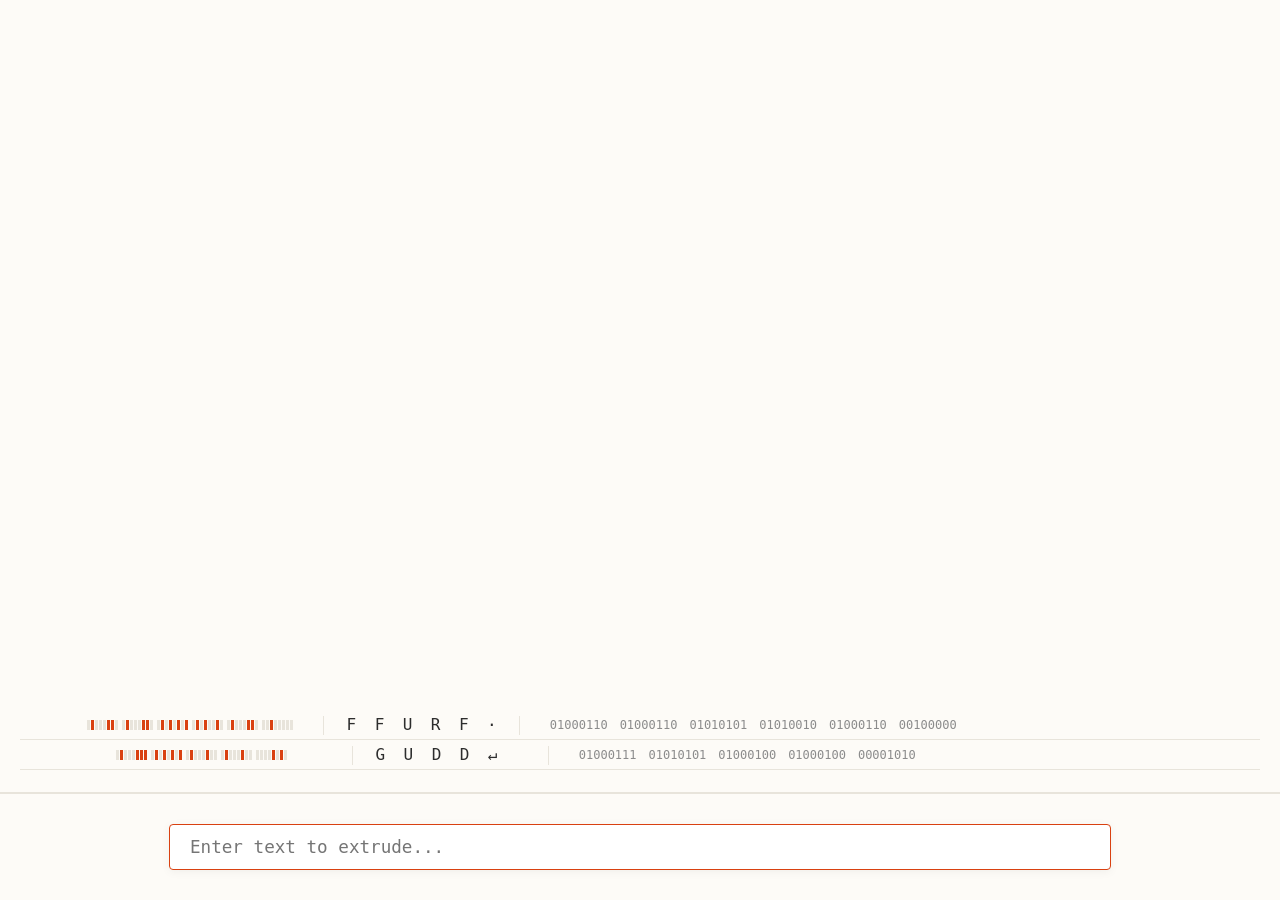
==== index.html @ dc1c05ad "wip - typing with no immediate feedback" ====
<!DOCTYPE html>
<html lang="en">
<head>
    <meta charset="UTF-8">
    <meta name="viewport" content="width=device-width, initial-scale=1.0">
    <title>Ffurf Gudd | Data Fountain</title>
    <style>
        :root {
            --bg-color: #fdfbf7; /* Off-white parchment */
            --grid-color: #e8e4db;
            --text-color: #2d2d2d; /* High contrast but not pure black */
            --hex-color: #0056b3;
            --binary-color: #8c8c8c;
            --accent-color: #d94111;
            --font-mono: 'JetBrains Mono', 'IBM Plex Mono', monospace;
        }

        body, html {
            margin: 0;
            padding: 0;
            height: 100%;
            background-color: var(--bg-color);
            color: var(--text-color);
            font-family: var(--font-mono);
            overflow: hidden;
            display: flex;
            flex-direction: column;
            line-height: 1.4;
        }

        /* The Fountain */
        #fountain-container {
            flex: 1;
            display: flex;
            flex-direction: column-reverse;
            padding: 20px;
            overflow-y: auto;
            scrollbar-width: thin;
            scrollbar-color: var(--grid-color) transparent;
            mask-image: linear-gradient(to top, black 90%, transparent 100%);
        }

        .row {
            display: grid;
            grid-template-columns: 1fr auto auto 1fr;
            gap: 30px;
            margin-bottom: 2px;
            padding: 4px 0;
            border-bottom: 1px solid var(--grid-color);
            opacity: 0;
            transform: translateY(5px);
            animation: emerge 0.4s forwards ease-out;
        }

        @keyframes emerge {
            to { opacity: 1; transform: translateY(0); }
        }

        /* Column Styles */
        .col-visual-bin {
            display: flex;
            justify-content: flex-end;
            gap: 4px;
        }

        .col-main {
            display: grid;
            grid-template-columns: repeat(6, 2.5ch); /* 6 bytes wide */
            gap: 4px;
            justify-content: center;
            border-left: 1px solid var(--grid-color);
            border-right: 1px solid var(--grid-color);
            padding: 0 15px;
        }

        .col-binary-text {
            display: flex;
            gap: 12px;
            font-size: 0.75em;
            color: var(--binary-color);
            align-items: center;
        }

        /* Cell Styles */
        .cell {
            position: relative;
            width: 2.5ch;
            height: 1.2em;
            display: flex;
            align-items: center;
            justify-content: center;
        }

        .cell .char, .cell .hex {
            position: absolute;
            transition: opacity 0.3s ease; /* Slower transition */
        }

        .cell .hex {
            opacity: 0;
            color: var(--hex-color);
            font-weight: bold;
        }

        .cell.is-hex .char { opacity: 0; }
        .cell.is-hex .hex { opacity: 1; }

        /* Binary Texture (Left) */
        .bin-byte-viz {
            display: grid;
            grid-template-columns: repeat(8, 3px);
            gap: 1px;
            align-items: center;
        }

        .bit-viz {
            width: 3px;
            height: 10px;
            background: var(--grid-color);
        }

        .bit-viz.on {
            background: var(--accent-color);
        }

        /* Input Area */
        #input-area {
            padding: 30px;
            background: var(--bg-color);
            border-top: 2px solid var(--grid-color);
            display: flex;
            justify-content: center;
            z-index: 10;
        }

        #typewriter {
            width: 100%;
            max-width: 900px;
            background: #fff;
            border: 1px solid var(--grid-color);
            border-radius: 4px;
            color: var(--text-color);
            font-family: var(--font-mono);
            font-size: 1.1rem;
            padding: 12px 20px;
            outline: none;
            box-shadow: 0 2px 10px rgba(0,0,0,0.05);
        }

        #typewriter:focus {
            border-color: var(--accent-color);
        }

    </style>
</head>
<body>

    <div id="fountain-container">
        <!-- Rows will be injected here -->
    </div>

    <div id="input-area">
        <input type="text" id="typewriter" placeholder="Enter text to extrude..." autofocus autocomplete="off">
    </div>

    <script>
        const container = document.getElementById('fountain-container');
        const input = document.getElementById('typewriter');
        const COLS = 6;
        
        let buffer = [];
        let currentRowElement = null;

        // Map for special characters to visual symbols (technical editor style)
        const charMap = {
            ' ': '&middot;',
            '\n': '&crarr;',
            '\r': '&crarr;',
            '\t': '&rarr;'
        };

        input.addEventListener('keydown', (e) => {
            // Handle Enter key manually
            if (e.key === 'Enter') {
                e.preventDefault();
                addChar('\n');
                input.value = ''; // Clear display input
                return;
            }
        });

        input.addEventListener('input', (e) => {
            const val = e.target.value;
            if (val.length > 0) {
                // Process each character entered
                for (let char of val) {
                    addChar(char);
                }
                e.target.value = ''; // Clear to keep it feeling like a stream
            }
        });

        function createEmptyRow() {
            const row = document.createElement('div');
            row.className = 'row';

            // 1. Visual Binary (Left)
            const colVisBin = document.createElement('div');
            colVisBin.className = 'col-visual-bin';
            
            // 2. Main Column (Center)
            const colMain = document.createElement('div');
            colMain.className = 'col-main';

            // 3. Binary Text Column (Right)
            const colBinText = document.createElement('div');
            colBinText.className = 'col-binary-text';

            // Pre-fill with empty cells
            for (let i = 0; i < COLS; i++) {
                const cell = document.createElement('div');
                cell.className = 'cell';
                colMain.appendChild(cell);

                const binByteViz = document.createElement('div');
                binByteViz.className = 'bin-byte-viz';
                colVisBin.appendChild(binByteViz);

                const binTextSpan = document.createElement('span');
                colBinText.appendChild(binTextSpan);
            }

            row.appendChild(colVisBin);
            row.appendChild(colMain);
            row.appendChild(colBinText);
            
            container.prepend(row);
            return row;
        }

        function addChar(char) {
            if (!currentRowElement || buffer.length === 0) {
                currentRowElement = createEmptyRow();
            }

            const index = buffer.length;
            const code = char.charCodeAt(0);
            const binStr = code.toString(2).padStart(8, '0');
            const displayChar = charMap[char] || char;

            // Update Main Cell
            const mainCol = currentRowElement.querySelector('.col-main');
            const cell = mainCol.children[index];
            cell.innerHTML = `
                <span class="char">${displayChar}</span>
                <span class="hex">${code.toString(16).toUpperCase().padStart(2, '0')}</span>
            `;

            // Update Visual Binary
            const visCol = currentRowElement.querySelector('.col-visual-bin');
            const binViz = visCol.children[index];
            binViz.innerHTML = '';
            for (let bit of binStr) {
                const b = document.createElement('div');
                b.className = `bit-viz ${bit === '1' ? 'on' : ''}`;
                binViz.appendChild(b);
            }

            // Update Binary Text
            const binCol = currentRowElement.querySelector('.col-binary-text');
            binCol.children[index].textContent = binStr;

            buffer.push(char);

            // Row is full, reset for next row
            if (buffer.length === COLS) {
                buffer = [];
                currentRowElement = null; // New character will trigger new row
            }

            // Cleanup old rows
            if (container.children.length > 100) {
                container.removeChild(container.lastChild);
            }
        }

        // Flicker Engine
        setInterval(() => {
            const rows = Array.from(container.children);
            rows.forEach((row, rowIndex) => {
                const cells = row.querySelectorAll('.cell');
                
                // Linear probability: 0% at row 0, 100% at row 20+
                const probability = Math.min(1.0, rowIndex * 0.05);

                cells.forEach(cell => {
                    if (!cell.querySelector('.hex')) return; // Skip empty cells

                    if (Math.random() < probability) {
                        cell.classList.add('is-hex');
                    } else {
                        // Only flicker back if we aren't at solid 100%
                        if (probability < 1.0 && Math.random() > 0.95) {
                            cell.classList.remove('is-hex');
                        } else if (probability === 0) {
                            // Row 0 is always characters
                            cell.classList.remove('is-hex');
                        }
                    }
                });
            });
        }, 400);

        // Initial welcome sequence
        "FFURF GUDD\n".split('').forEach(addChar);
    </script>


</body>
</html>
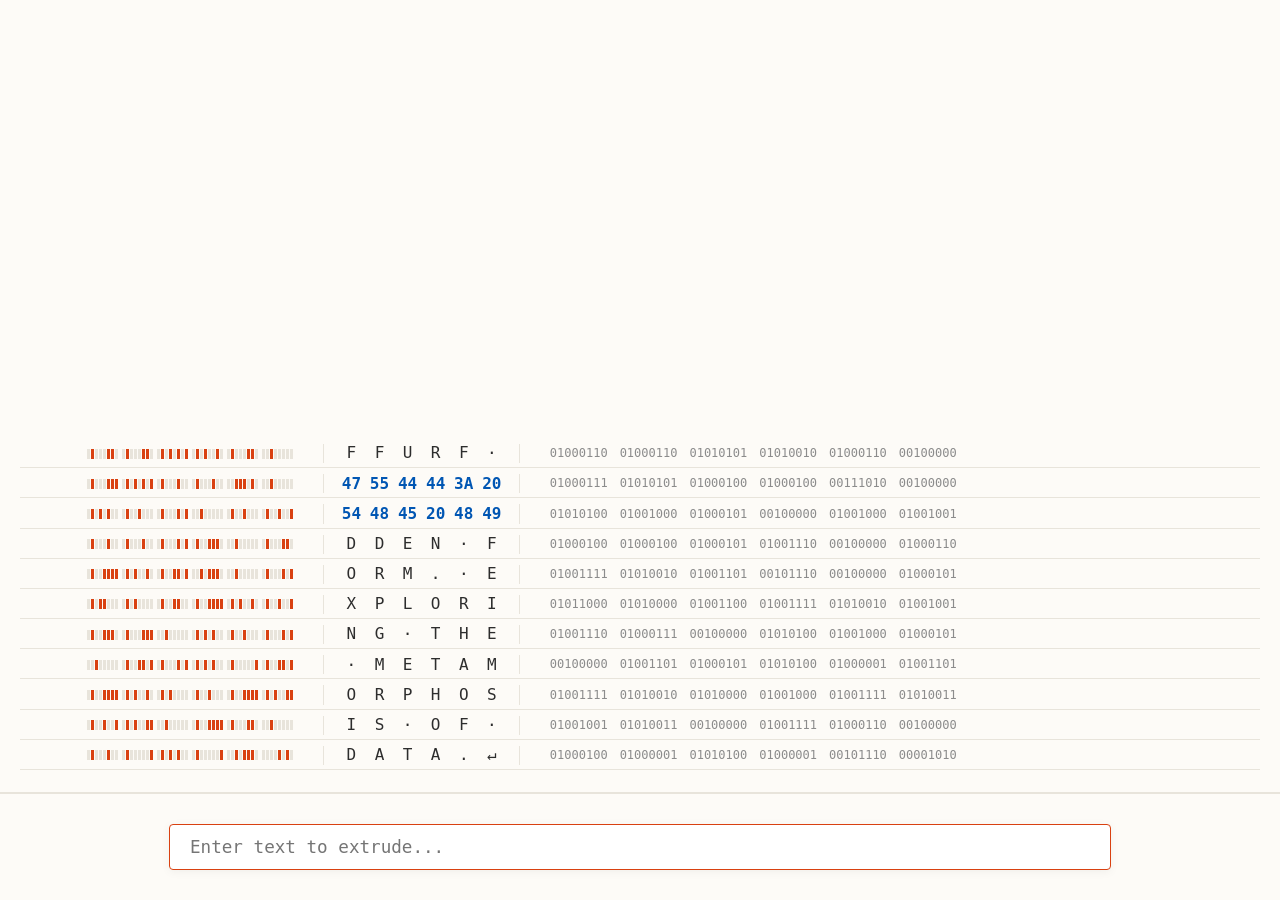
==== commit 7aed6ba3: "next step" ====
--- a/index.html
+++ b/index.html
@@ -93,7 +93,7 @@
 
         .cell .char, .cell .hex {
             position: absolute;
-            transition: opacity 0.3s ease; /* Slower transition */
+            transition: opacity 1.0s ease-in-out; /* Exactly one second for the change */
         }
 
         .cell .hex {
@@ -288,33 +288,25 @@
         setInterval(() => {
             const rows = Array.from(container.children);
             rows.forEach((row, rowIndex) => {
+                // One probability roll for the ENTIRE row
+                const probability = Math.min(1.0, rowIndex * 0.05);
+                const showHex = Math.random() < probability;
+
                 const cells = row.querySelectorAll('.cell');
-                
-                // Linear probability: 0% at row 0, 100% at row 20+
-                const probability = Math.min(1.0, rowIndex * 0.05);
-
                 cells.forEach(cell => {
                     if (!cell.querySelector('.hex')) return; // Skip empty cells
 
-                    if (Math.random() < probability) {
+                    if (showHex) {
                         cell.classList.add('is-hex');
                     } else {
-                        // Only flicker back if we aren't at solid 100%
-                        if (probability < 1.0 && Math.random() > 0.95) {
-                            cell.classList.remove('is-hex');
-                        } else if (probability === 0) {
-                            // Row 0 is always characters
-                            cell.classList.remove('is-hex');
-                        }
+                        cell.classList.remove('is-hex');
                     }
                 });
             });
-        }, 400);
+        }, 1000); // Process all rows every second
 
         // Initial welcome sequence
-        "FFURF GUDD\n".split('').forEach(addChar);
+        "FFURF GUDD: THE HIDDEN FORM. EXPLORING THE METAMORPHOSIS OF DATA.\n".split('').forEach(addChar);
     </script>
-
-
 </body>
 </html>
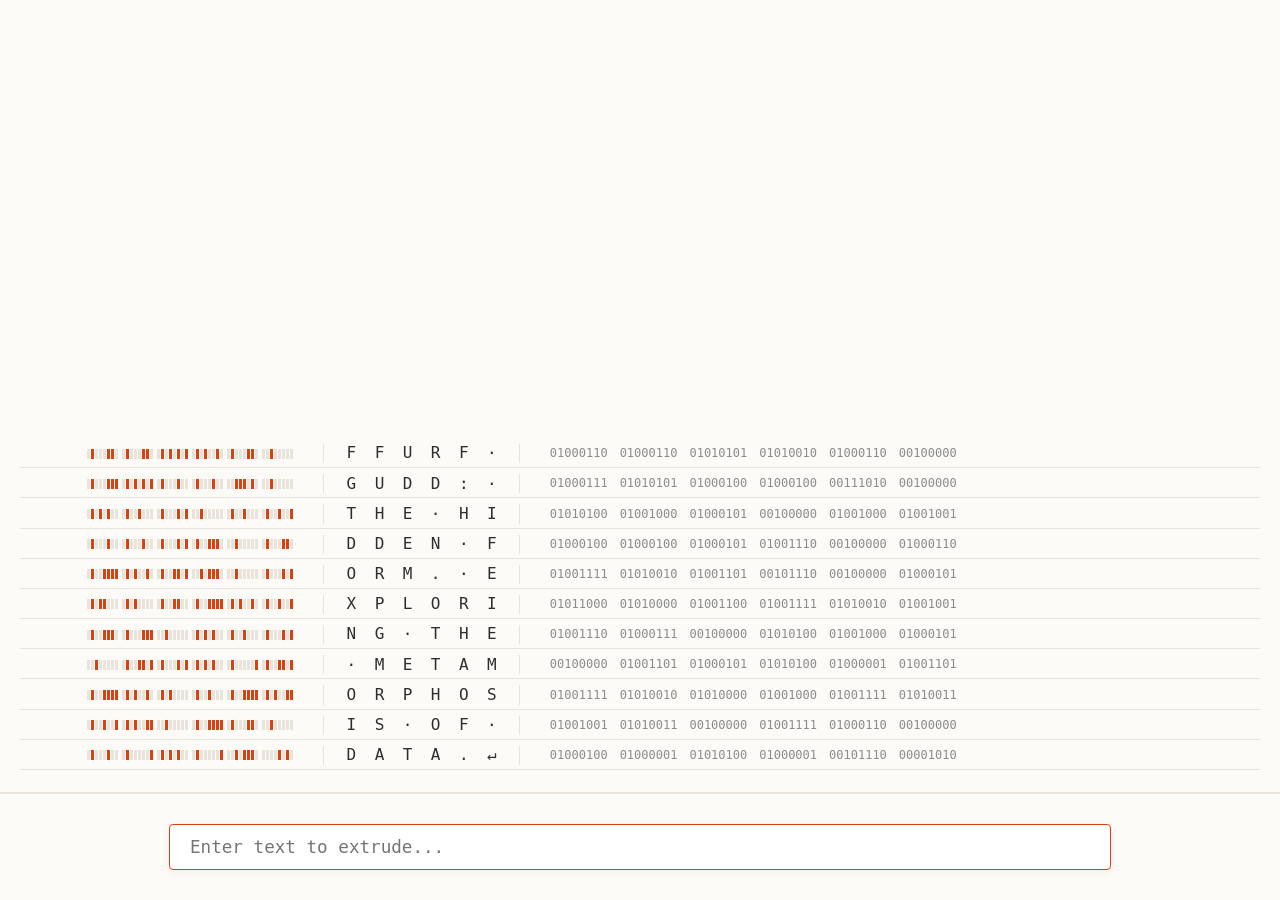
==== commit 6b6cbf93: "first attempt at visualising text encoding" ====
--- a/index.html
+++ b/index.html
@@ -284,26 +284,38 @@
             }
         }
 
-        // Flicker Engine
+        // Wave Engine
+        let waveRowIndex = 0;
         setInterval(() => {
             const rows = Array.from(container.children);
-            rows.forEach((row, rowIndex) => {
-                // One probability roll for the ENTIRE row
-                const probability = Math.min(1.0, rowIndex * 0.05);
-                const showHex = Math.random() < probability;
-
-                const cells = row.querySelectorAll('.cell');
-                cells.forEach(cell => {
-                    if (!cell.querySelector('.hex')) return; // Skip empty cells
-
-                    if (showHex) {
-                        cell.classList.add('is-hex');
-                    } else {
-                        cell.classList.remove('is-hex');
-                    }
-                });
+            if (rows.length === 0) {
+                waveRowIndex = 0;
+                return;
+            }
+
+            // If we've reached the end of the visible fountain or the 100% threshold, reset to start
+            if (waveRowIndex >= rows.length || waveRowIndex > 25) {
+                waveRowIndex = 0;
+            }
+
+            const row = rows[waveRowIndex];
+            // Linear probability: 0% at row 0, 100% at row 20+
+            const probability = Math.min(1.0, waveRowIndex * 0.05);
+
+            const cells = row.querySelectorAll('.cell');
+            cells.forEach(cell => {
+                if (!cell.querySelector('.hex')) return; // Skip empty cells
+
+                // Process every character independently within the row
+                if (Math.random() < probability) {
+                    cell.classList.add('is-hex');
+                } else {
+                    cell.classList.remove('is-hex');
+                }
             });
-        }, 1000); // Process all rows every second
+
+            waveRowIndex++;
+        }, 1000); // Move to the next row every second
 
         // Initial welcome sequence
         "FFURF GUDD: THE HIDDEN FORM. EXPLORING THE METAMORPHOSIS OF DATA.\n".split('').forEach(addChar);
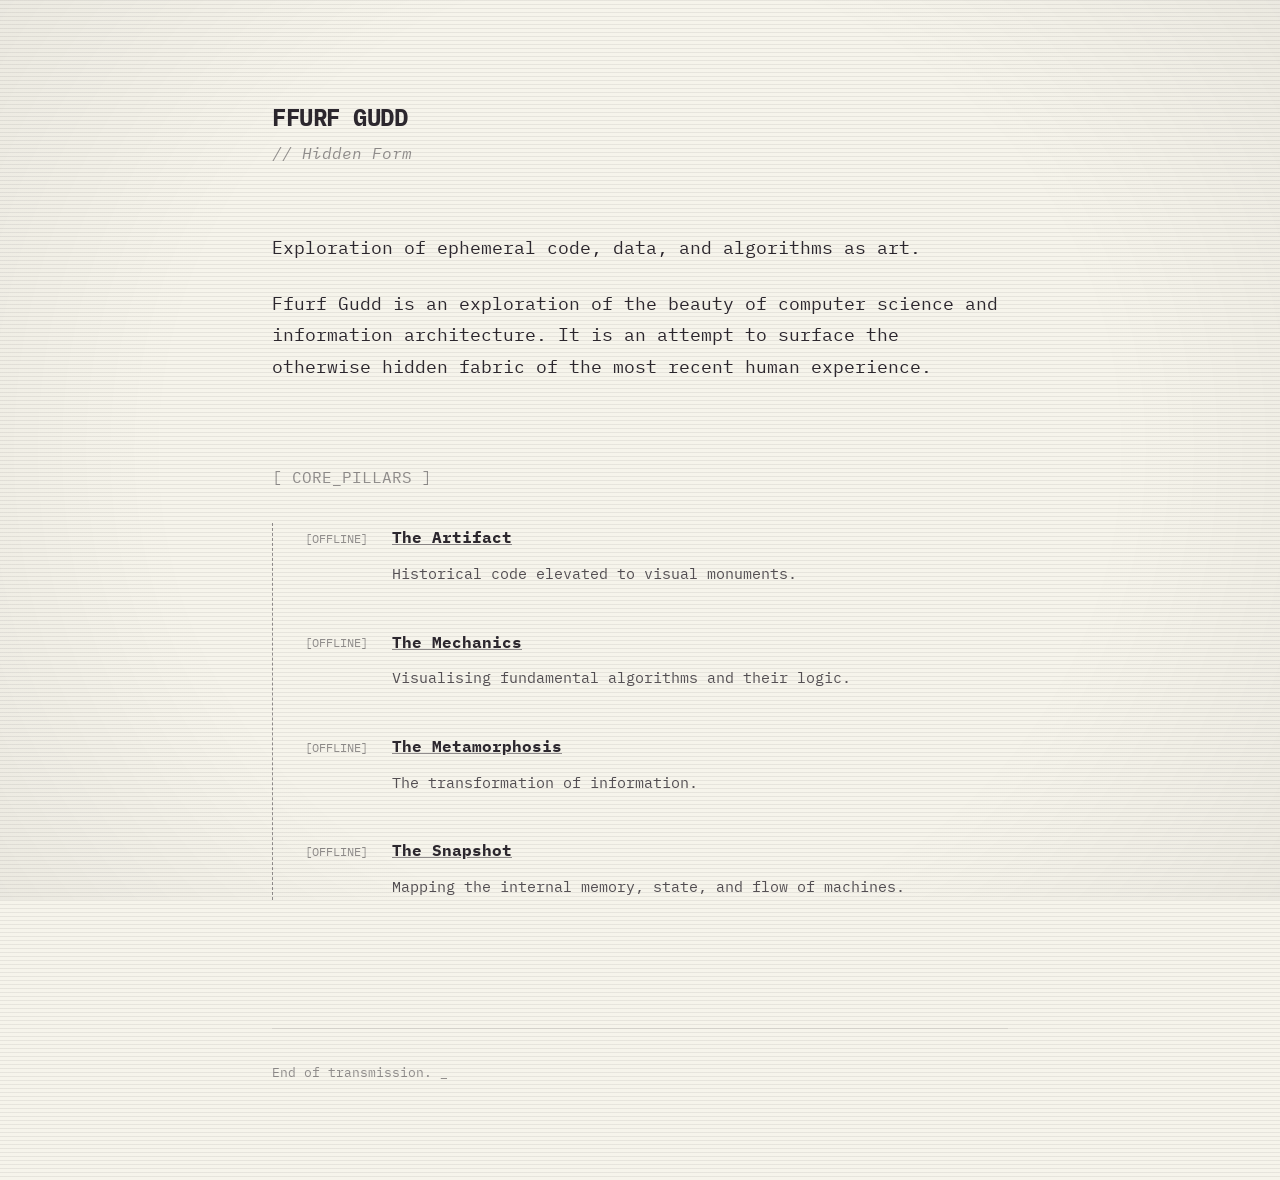
==== commit 8821c88c: "landing page" ====
--- a/index.html
+++ b/index.html
@@ -1,324 +1,63 @@
 <!DOCTYPE html>
-<html lang="en">
+<html lang="en-GB">
 <head>
     <meta charset="UTF-8">
     <meta name="viewport" content="width=device-width, initial-scale=1.0">
-    <title>Ffurf Gudd | Data Fountain</title>
-    <style>
-        :root {
-            --bg-color: #fdfbf7; /* Off-white parchment */
-            --grid-color: #e8e4db;
-            --text-color: #2d2d2d; /* High contrast but not pure black */
-            --hex-color: #0056b3;
-            --binary-color: #8c8c8c;
-            --accent-color: #d94111;
-            --font-mono: 'JetBrains Mono', 'IBM Plex Mono', monospace;
-        }
-
-        body, html {
-            margin: 0;
-            padding: 0;
-            height: 100%;
-            background-color: var(--bg-color);
-            color: var(--text-color);
-            font-family: var(--font-mono);
-            overflow: hidden;
-            display: flex;
-            flex-direction: column;
-            line-height: 1.4;
-        }
-
-        /* The Fountain */
-        #fountain-container {
-            flex: 1;
-            display: flex;
-            flex-direction: column-reverse;
-            padding: 20px;
-            overflow-y: auto;
-            scrollbar-width: thin;
-            scrollbar-color: var(--grid-color) transparent;
-            mask-image: linear-gradient(to top, black 90%, transparent 100%);
-        }
-
-        .row {
-            display: grid;
-            grid-template-columns: 1fr auto auto 1fr;
-            gap: 30px;
-            margin-bottom: 2px;
-            padding: 4px 0;
-            border-bottom: 1px solid var(--grid-color);
-            opacity: 0;
-            transform: translateY(5px);
-            animation: emerge 0.4s forwards ease-out;
-        }
-
-        @keyframes emerge {
-            to { opacity: 1; transform: translateY(0); }
-        }
-
-        /* Column Styles */
-        .col-visual-bin {
-            display: flex;
-            justify-content: flex-end;
-            gap: 4px;
-        }
-
-        .col-main {
-            display: grid;
-            grid-template-columns: repeat(6, 2.5ch); /* 6 bytes wide */
-            gap: 4px;
-            justify-content: center;
-            border-left: 1px solid var(--grid-color);
-            border-right: 1px solid var(--grid-color);
-            padding: 0 15px;
-        }
-
-        .col-binary-text {
-            display: flex;
-            gap: 12px;
-            font-size: 0.75em;
-            color: var(--binary-color);
-            align-items: center;
-        }
-
-        /* Cell Styles */
-        .cell {
-            position: relative;
-            width: 2.5ch;
-            height: 1.2em;
-            display: flex;
-            align-items: center;
-            justify-content: center;
-        }
-
-        .cell .char, .cell .hex {
-            position: absolute;
-            transition: opacity 1.0s ease-in-out; /* Exactly one second for the change */
-        }
-
-        .cell .hex {
-            opacity: 0;
-            color: var(--hex-color);
-            font-weight: bold;
-        }
-
-        .cell.is-hex .char { opacity: 0; }
-        .cell.is-hex .hex { opacity: 1; }
-
-        /* Binary Texture (Left) */
-        .bin-byte-viz {
-            display: grid;
-            grid-template-columns: repeat(8, 3px);
-            gap: 1px;
-            align-items: center;
-        }
-
-        .bit-viz {
-            width: 3px;
-            height: 10px;
-            background: var(--grid-color);
-        }
-
-        .bit-viz.on {
-            background: var(--accent-color);
-        }
-
-        /* Input Area */
-        #input-area {
-            padding: 30px;
-            background: var(--bg-color);
-            border-top: 2px solid var(--grid-color);
-            display: flex;
-            justify-content: center;
-            z-index: 10;
-        }
-
-        #typewriter {
-            width: 100%;
-            max-width: 900px;
-            background: #fff;
-            border: 1px solid var(--grid-color);
-            border-radius: 4px;
-            color: var(--text-color);
-            font-family: var(--font-mono);
-            font-size: 1.1rem;
-            padding: 12px 20px;
-            outline: none;
-            box-shadow: 0 2px 10px rgba(0,0,0,0.05);
-        }
-
-        #typewriter:focus {
-            border-color: var(--accent-color);
-        }
-
-    </style>
+    <title>FFURF GUDD // Hidden Form</title>
+    <link rel="preconnect" href="https://fonts.googleapis.com">
+    <link rel="preconnect" href="https://fonts.gstatic.com" crossorigin>
+    <link href="https://fonts.googleapis.com/css2?family=IBM+Plex+Mono:ital,wght@0,400;0,700;1,400&display=swap" rel="stylesheet">
+    <link rel="stylesheet" href="style.css">
 </head>
 <body>
+    <header>
+        <h1>FFURF GUDD</h1>
+        <p class="subtitle">// Hidden Form</p>
+    </header>
 
-    <div id="fountain-container">
-        <!-- Rows will be injected here -->
-    </div>
+    <main>
+        <section class="mission">
+            <p>Exploration of ephemeral code, data, and algorithms as art.</p>
+            <p>Ffurf Gudd is an exploration of the beauty of computer science and information architecture. It is an attempt to surface the otherwise hidden fabric of the most recent human experience.</p>
+        </section>
 
-    <div id="input-area">
-        <input type="text" id="typewriter" placeholder="Enter text to extrude..." autofocus autocomplete="off">
-    </div>
+        <nav class="gallery">
+            <h2>[ CORE_PILLARS ]</h2>
+            <ul class="pillar-list">
+                <li class="pillar-item">
+                    <span class="status">[OFFLINE]</span>
+                    <div class="content">
+                        <span class="title">The Artifact</span>
+                        <span class="desc">Historical code elevated to visual monuments.</span>
+                    </div>
+                </li>
+                <li class="pillar-item">
+                    <span class="status">[OFFLINE]</span>
+                    <div class="content">
+                        <span class="title">The Mechanics</span>
+                        <span class="desc">Visualising fundamental algorithms and their logic.</span>
+                    </div>
+                </li>
+                <li class="pillar-item">
+                    <span class="status">[OFFLINE]</span>
+                    <div class="content">
+                        <span class="title">The Metamorphosis</span>
+                        <span class="desc">The transformation of information.</span>
+                    </div>
+                </li>
+                <li class="pillar-item">
+                    <span class="status">[OFFLINE]</span>
+                    <div class="content">
+                        <span class="title">The Snapshot</span>
+                        <span class="desc">Mapping the internal memory, state, and flow of machines.</span>
+                    </div>
+                </li>
+            </ul>
+        </nav>
+    </main>
 
-    <script>
-        const container = document.getElementById('fountain-container');
-        const input = document.getElementById('typewriter');
-        const COLS = 6;
-        
-        let buffer = [];
-        let currentRowElement = null;
-
-        // Map for special characters to visual symbols (technical editor style)
-        const charMap = {
-            ' ': '&middot;',
-            '\n': '&crarr;',
-            '\r': '&crarr;',
-            '\t': '&rarr;'
-        };
-
-        input.addEventListener('keydown', (e) => {
-            // Handle Enter key manually
-            if (e.key === 'Enter') {
-                e.preventDefault();
-                addChar('\n');
-                input.value = ''; // Clear display input
-                return;
-            }
-        });
-
-        input.addEventListener('input', (e) => {
-            const val = e.target.value;
-            if (val.length > 0) {
-                // Process each character entered
-                for (let char of val) {
-                    addChar(char);
-                }
-                e.target.value = ''; // Clear to keep it feeling like a stream
-            }
-        });
-
-        function createEmptyRow() {
-            const row = document.createElement('div');
-            row.className = 'row';
-
-            // 1. Visual Binary (Left)
-            const colVisBin = document.createElement('div');
-            colVisBin.className = 'col-visual-bin';
-            
-            // 2. Main Column (Center)
-            const colMain = document.createElement('div');
-            colMain.className = 'col-main';
-
-            // 3. Binary Text Column (Right)
-            const colBinText = document.createElement('div');
-            colBinText.className = 'col-binary-text';
-
-            // Pre-fill with empty cells
-            for (let i = 0; i < COLS; i++) {
-                const cell = document.createElement('div');
-                cell.className = 'cell';
-                colMain.appendChild(cell);
-
-                const binByteViz = document.createElement('div');
-                binByteViz.className = 'bin-byte-viz';
-                colVisBin.appendChild(binByteViz);
-
-                const binTextSpan = document.createElement('span');
-                colBinText.appendChild(binTextSpan);
-            }
-
-            row.appendChild(colVisBin);
-            row.appendChild(colMain);
-            row.appendChild(colBinText);
-            
-            container.prepend(row);
-            return row;
-        }
-
-        function addChar(char) {
-            if (!currentRowElement || buffer.length === 0) {
-                currentRowElement = createEmptyRow();
-            }
-
-            const index = buffer.length;
-            const code = char.charCodeAt(0);
-            const binStr = code.toString(2).padStart(8, '0');
-            const displayChar = charMap[char] || char;
-
-            // Update Main Cell
-            const mainCol = currentRowElement.querySelector('.col-main');
-            const cell = mainCol.children[index];
-            cell.innerHTML = `
-                <span class="char">${displayChar}</span>
-                <span class="hex">${code.toString(16).toUpperCase().padStart(2, '0')}</span>
-            `;
-
-            // Update Visual Binary
-            const visCol = currentRowElement.querySelector('.col-visual-bin');
-            const binViz = visCol.children[index];
-            binViz.innerHTML = '';
-            for (let bit of binStr) {
-                const b = document.createElement('div');
-                b.className = `bit-viz ${bit === '1' ? 'on' : ''}`;
-                binViz.appendChild(b);
-            }
-
-            // Update Binary Text
-            const binCol = currentRowElement.querySelector('.col-binary-text');
-            binCol.children[index].textContent = binStr;
-
-            buffer.push(char);
-
-            // Row is full, reset for next row
-            if (buffer.length === COLS) {
-                buffer = [];
-                currentRowElement = null; // New character will trigger new row
-            }
-
-            // Cleanup old rows
-            if (container.children.length > 100) {
-                container.removeChild(container.lastChild);
-            }
-        }
-
-        // Wave Engine
-        let waveRowIndex = 0;
-        setInterval(() => {
-            const rows = Array.from(container.children);
-            if (rows.length === 0) {
-                waveRowIndex = 0;
-                return;
-            }
-
-            // If we've reached the end of the visible fountain or the 100% threshold, reset to start
-            if (waveRowIndex >= rows.length || waveRowIndex > 25) {
-                waveRowIndex = 0;
-            }
-
-            const row = rows[waveRowIndex];
-            // Linear probability: 0% at row 0, 100% at row 20+
-            const probability = Math.min(1.0, waveRowIndex * 0.05);
-
-            const cells = row.querySelectorAll('.cell');
-            cells.forEach(cell => {
-                if (!cell.querySelector('.hex')) return; // Skip empty cells
-
-                // Process every character independently within the row
-                if (Math.random() < probability) {
-                    cell.classList.add('is-hex');
-                } else {
-                    cell.classList.remove('is-hex');
-                }
-            });
-
-            waveRowIndex++;
-        }, 1000); // Move to the next row every second
-
-        // Initial welcome sequence
-        "FFURF GUDD: THE HIDDEN FORM. EXPLORING THE METAMORPHOSIS OF DATA.\n".split('').forEach(addChar);
-    </script>
+    <footer>
+        <p class="meta">End of transmission. <span class="cursor">_</span></p>
+    </footer>
 </body>
 </html>
--- a/style.css
+++ b/style.css
@@ -0,0 +1,130 @@
+:root {
+    --bg-color: #F6F4EB;
+    --text-color: #2C272E;
+    --accent-color: #917FB3;
+    --dim-color: rgba(44, 39, 46, 0.5);
+}
+
+* {
+    box-sizing: border-box;
+    margin: 0;
+    padding: 0;
+}
+
+body {
+    background-color: var(--bg-color);
+    color: var(--text-color);
+    font-family: 'IBM Plex Mono', monospace;
+    line-height: 1.8;
+    max-width: 800px;
+    margin: 6rem auto;
+    padding: 0 2rem;
+    -webkit-font-smoothing: antialiased;
+    position: relative;
+    /* Clearer scanlines */
+    background-image: linear-gradient(
+        rgba(44, 39, 46, 0.08) 1px, 
+        transparent 1px
+    );
+    background-size: 100% 4px;
+}
+
+/* Pronounced vignette */
+body::after {
+    content: "";
+    position: fixed;
+    top: 0; left: 0; width: 100%; height: 100%;
+    background: radial-gradient(circle, transparent 60%, rgba(44, 39, 46, 0.05) 100%);
+    pointer-events: none;
+    z-index: 10;
+}
+
+header {
+    margin-bottom: 4rem;
+}
+
+h1 {
+    font-size: 1.5rem;
+    font-weight: 700;
+    letter-spacing: -0.02em;
+}
+
+.subtitle {
+    color: var(--dim-color);
+    font-style: italic;
+}
+
+.mission {
+    margin-bottom: 5rem;
+    font-size: 1.1rem;
+}
+
+.mission p {
+    margin-bottom: 1.5rem;
+}
+
+h2 {
+    font-size: 1rem;
+    margin-bottom: 2rem;
+    font-weight: 400;
+    color: var(--dim-color);
+}
+
+.pillar-list {
+    list-style: none;
+    border-left: 1px dashed var(--dim-color);
+    padding-left: 2rem;
+}
+
+.pillar-item {
+    margin-bottom: 2.5rem;
+    display: flex;
+    align-items: flex-start;
+}
+
+.status {
+    font-size: 0.75rem;
+    color: var(--dim-color);
+    margin-right: 1.5rem;
+    margin-top: 0.3rem;
+    white-space: nowrap;
+}
+
+.pillar-item .title {
+    display: block;
+    font-weight: 700;
+    text-decoration: underline;
+    text-decoration-color: var(--dim-color);
+    margin-bottom: 0.5rem;
+}
+
+.pillar-item .desc {
+    display: block;
+    font-size: 0.95rem;
+    opacity: 0.8;
+}
+
+footer {
+    margin-top: 8rem;
+    padding-top: 2rem;
+    border-top: 1px solid rgba(44, 39, 46, 0.1);
+}
+
+.meta {
+    font-size: 0.8rem;
+    color: var(--dim-color);
+}
+
+.cursor {
+    animation: blink 1s step-end infinite;
+}
+
+@keyframes blink {
+    50% { opacity: 0; }
+}
+
+@media (max-width: 600px) {
+    body { margin: 3rem auto; }
+    .pillar-item { flex-direction: column; }
+    .status { margin-bottom: 0.5rem; }
+}
